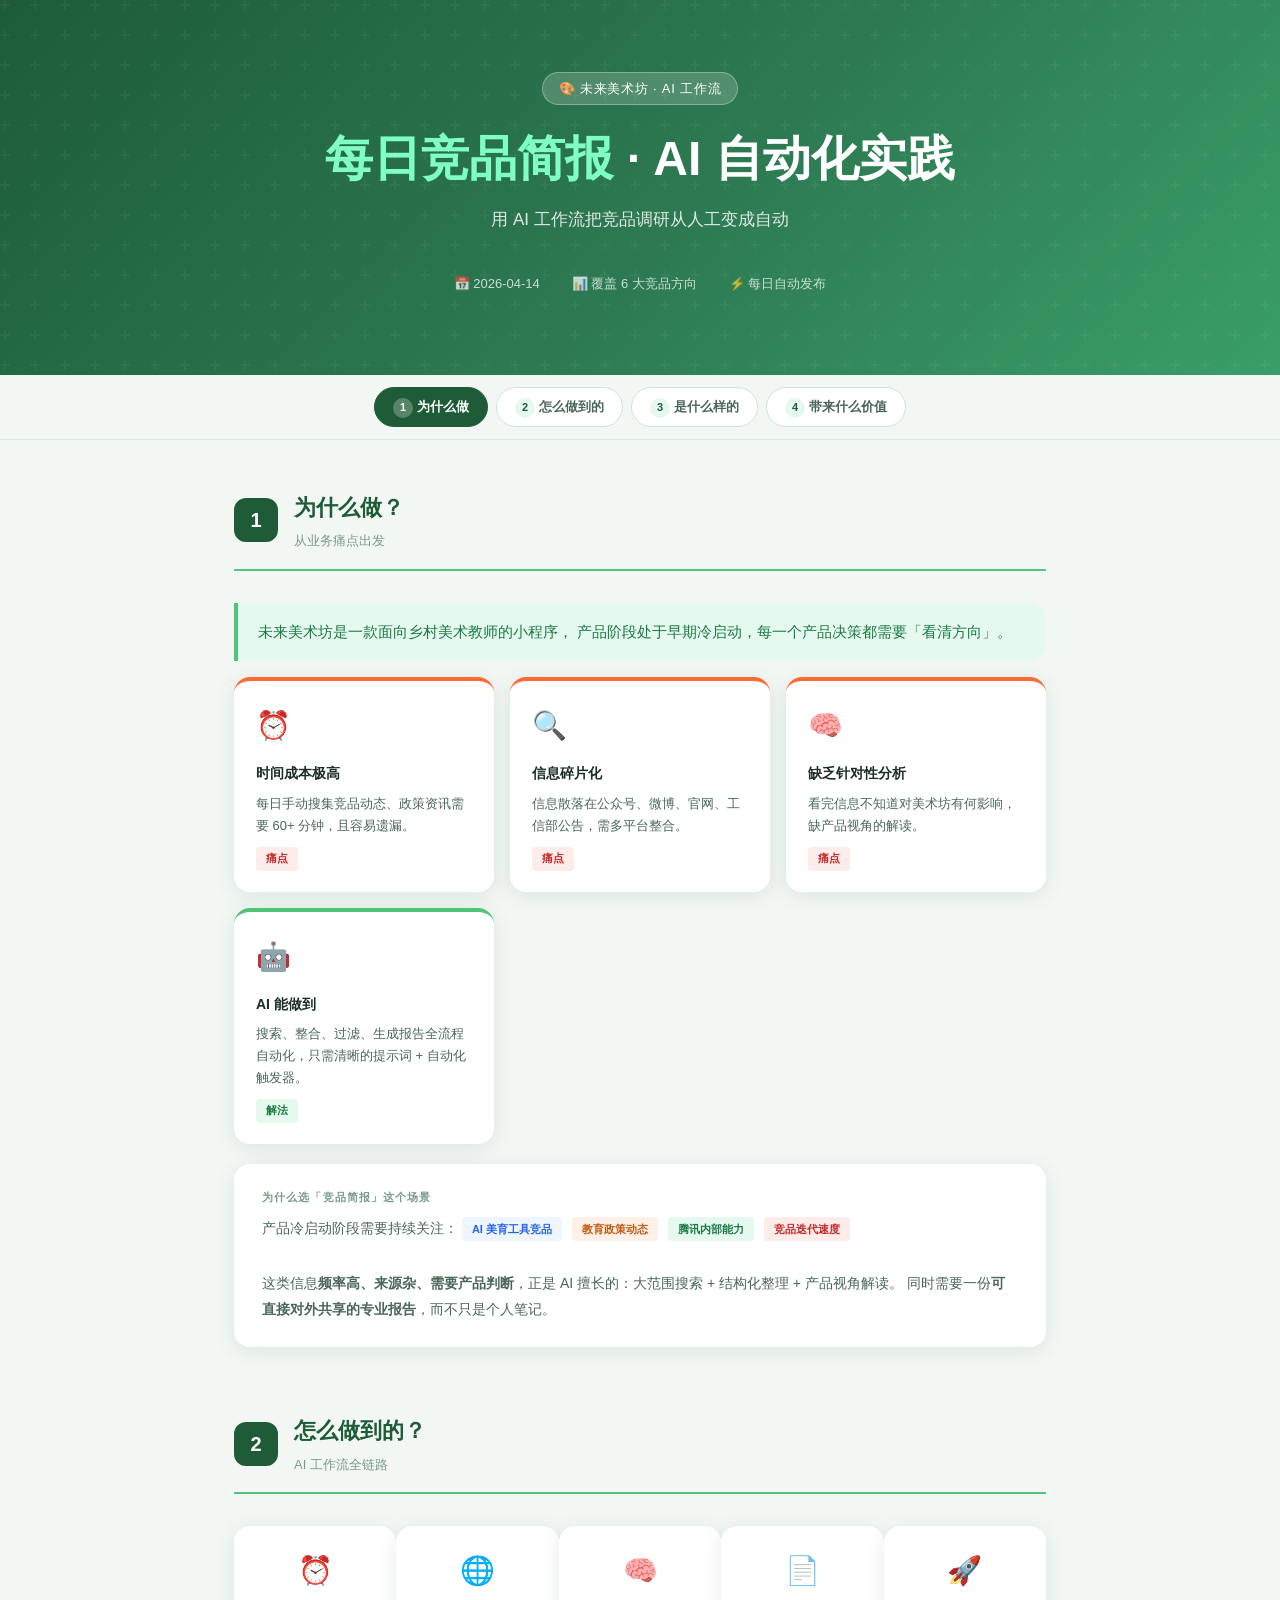
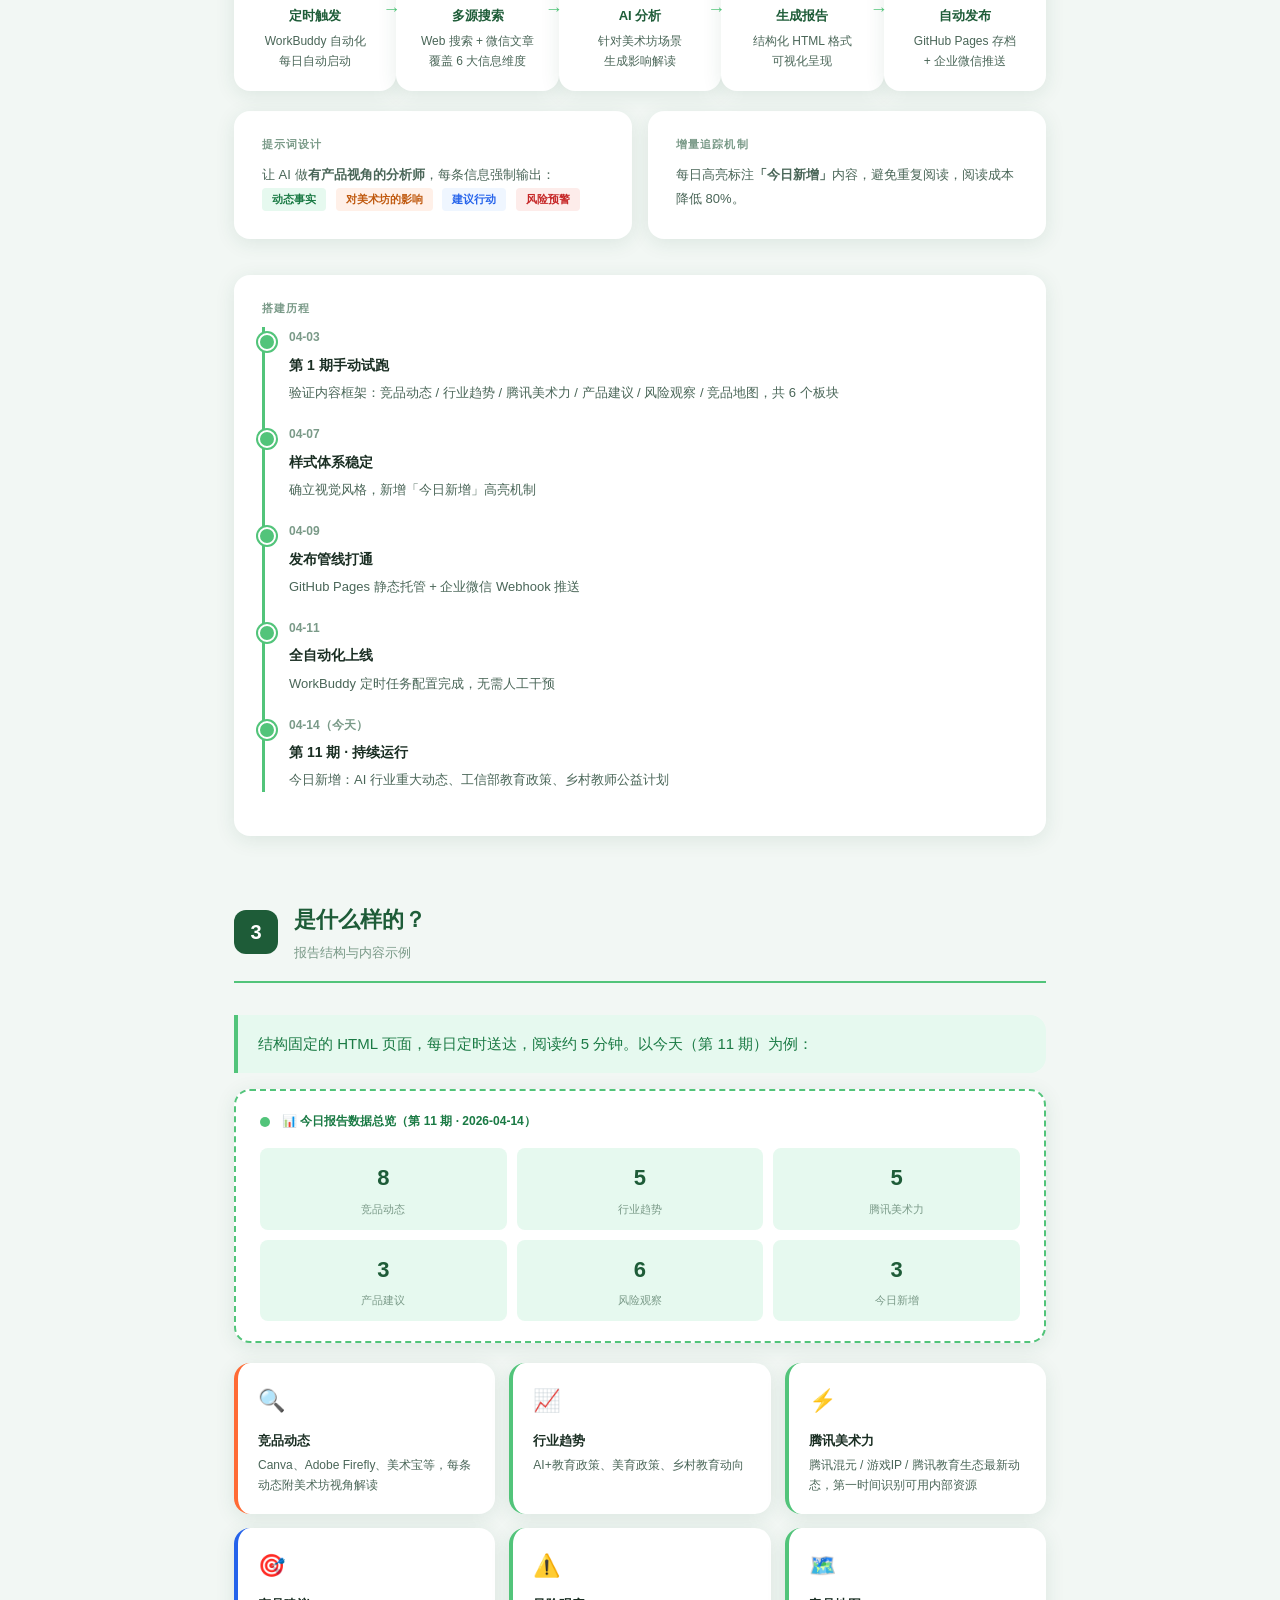
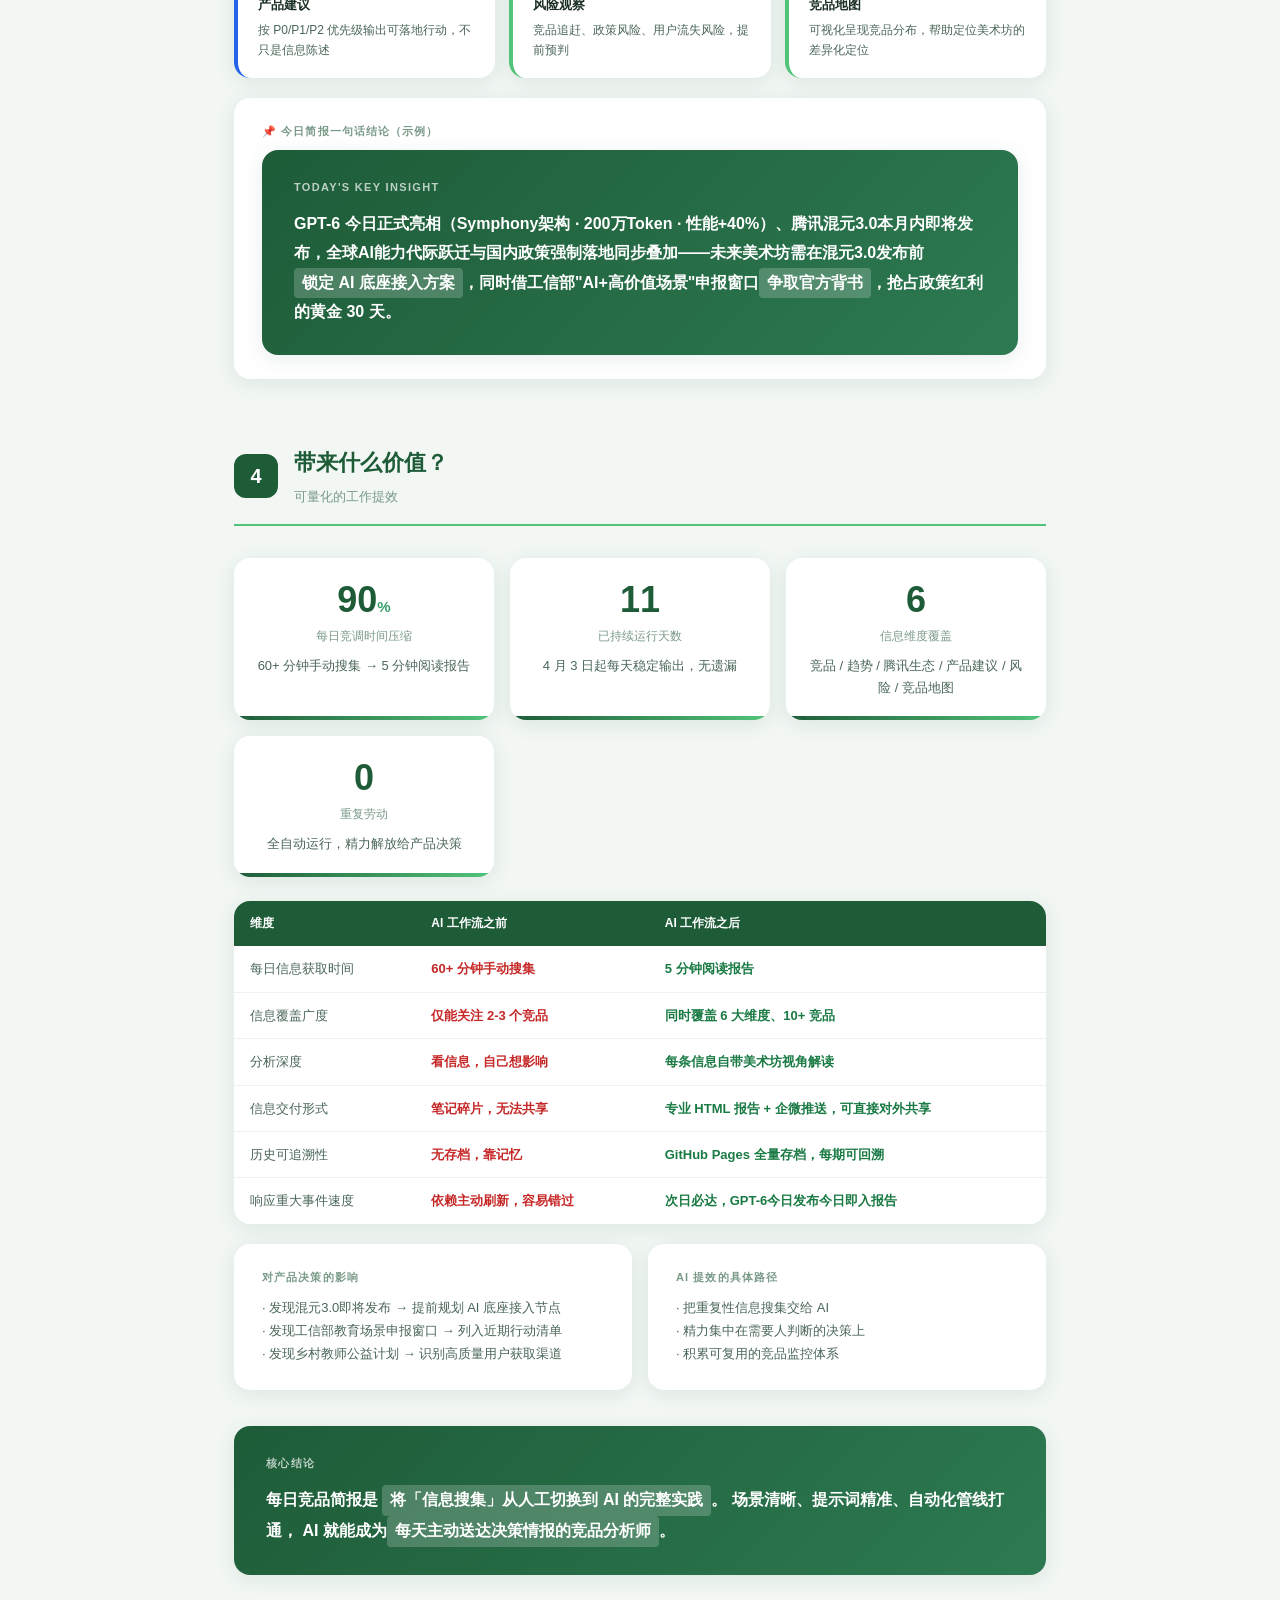
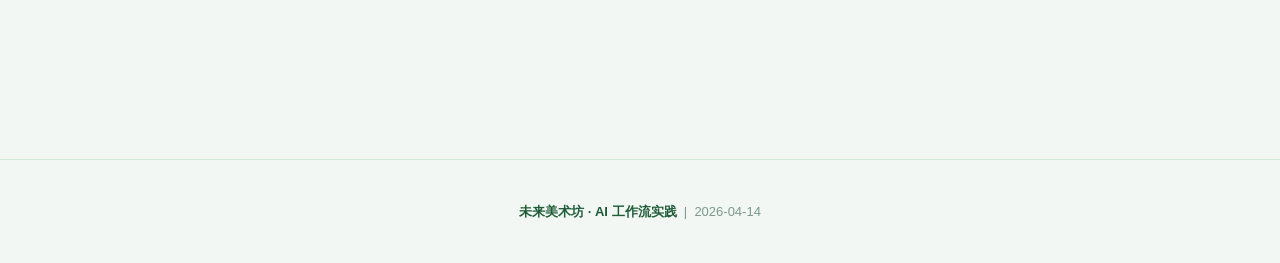
==== art_brief_sharing.html @ c020e127 "Add files via upload" ====
<!DOCTYPE html>
<html lang="zh-CN">
<head>
<meta charset="UTF-8">
<meta name="viewport" content="width=device-width, initial-scale=1.0">
<title>每日竞品简报 · 分享展示 | 未来美术坊 AI 工作流</title>
<style>
  /* ── 基础变量 ── */
  :root {
    --green-dark: #1e5c38;
    --green-mid: #3a9e6a;
    --green-light: #e6f9ef;
    --green-border: #52c47a;
    --green-text: #1a7a44;
    --bg: #f2f7f4;
    --card: #ffffff;
    --text-main: #1a2e23;
    --text-sub: #4a6658;
    --text-muted: #7a9a88;
    --shadow: 0 4px 20px rgba(30,92,56,0.10);
    --radius: 16px;
    --accent: #ff6b35;
    --accent-light: #fff0e8;
    --blue: #2563eb;
    --blue-light: #eff6ff;
  }

  * { box-sizing: border-box; margin: 0; padding: 0; }
  html { scroll-behavior: smooth; }

  body {
    font-family: 'PingFang SC', 'Microsoft YaHei', 'Noto Sans SC', sans-serif;
    background: var(--bg);
    color: var(--text-main);
    line-height: 1.8;
    min-height: 100vh;
  }

  /* ── 进度条 ── */
  .progress-bar {
    position: fixed;
    top: 0; left: 0;
    width: 0%; height: 4px;
    background: linear-gradient(90deg, var(--green-dark), var(--green-border));
    z-index: 9999;
    transition: width .15s;
  }

  /* ── 顶部 HERO ── */
  .hero {
    background: linear-gradient(135deg, var(--green-dark) 0%, #2d7a52 55%, var(--green-mid) 100%);
    color: #fff;
    padding: 72px 48px 80px;
    text-align: center;
    position: relative;
    overflow: hidden;
  }
  .hero::before {
    content: '';
    position: absolute;
    inset: 0;
    background: url("data:image/svg+xml,%3Csvg width='60' height='60' viewBox='0 0 60 60' xmlns='http://www.w3.org/2000/svg'%3E%3Cg fill='none' fill-rule='evenodd'%3E%3Cg fill='%23ffffff' fill-opacity='0.04'%3E%3Cpath d='M36 34v-4h-2v4h-4v2h4v4h2v-4h4v-2h-4zm0-30V0h-2v4h-4v2h4v4h2V6h4V4h-4zM6 34v-4H4v4H0v2h4v4h2v-4h4v-2H6zM6 4V0H4v4H0v2h4v4h2V6h4V4H6z'/%3E%3C/g%3E%3C/g%3E%3C/svg%3E");
  }
  .hero-tag {
    display: inline-block;
    background: rgba(255,255,255,0.18);
    border: 1px solid rgba(255,255,255,0.3);
    border-radius: 20px;
    padding: 4px 16px;
    font-size: 13px;
    letter-spacing: .06em;
    margin-bottom: 24px;
  }
  .hero h1 {
    font-size: clamp(28px, 5vw, 48px);
    font-weight: 800;
    line-height: 1.25;
    margin-bottom: 16px;
  }
  .hero h1 span { color: #7fffc4; }
  .hero p {
    font-size: 17px;
    opacity: .85;
    max-width: 560px;
    margin: 0 auto 36px;
  }
  .hero-meta {
    display: flex;
    justify-content: center;
    gap: 32px;
    flex-wrap: wrap;
    font-size: 13px;
    opacity: .75;
  }
  .hero-meta span { display: flex; align-items: center; gap: 6px; }

  /* ── 导航锚点 ── */
  .nav-pills {
    position: sticky;
    top: 0;
    z-index: 100;
    background: rgba(242,247,244,0.95);
    backdrop-filter: blur(10px);
    border-bottom: 1px solid #d0e8d8;
    padding: 12px 24px;
    display: flex;
    justify-content: center;
    gap: 8px;
    flex-wrap: wrap;
  }
  .nav-pill {
    font-size: 13px;
    font-weight: 600;
    padding: 7px 18px;
    border-radius: 20px;
    text-decoration: none;
    color: var(--text-sub);
    background: #fff;
    border: 1px solid #cce5d8;
    transition: all .2s;
    white-space: nowrap;
  }
  .nav-pill:hover, .nav-pill.active {
    background: var(--green-dark);
    color: #fff;
    border-color: var(--green-dark);
  }
  .nav-pill .num {
    display: inline-flex;
    align-items: center;
    justify-content: center;
    width: 20px; height: 20px;
    background: var(--green-light);
    color: var(--green-dark);
    border-radius: 50%;
    font-size: 11px;
    font-weight: 800;
    margin-right: 4px;
  }
  .nav-pill:hover .num, .nav-pill.active .num {
    background: rgba(255,255,255,0.25);
    color: #fff;
  }

  /* ── 主容器 ── */
  .container { max-width: 860px; margin: 0 auto; padding: 48px 24px 80px; }

  /* ── 章节通用 ── */
  .section {
    margin-bottom: 64px;
    scroll-margin-top: 80px;
  }
  .section-header {
    display: flex;
    align-items: center;
    gap: 16px;
    margin-bottom: 32px;
    padding-bottom: 16px;
    border-bottom: 2px solid var(--green-border);
  }
  .section-num {
    width: 44px; height: 44px;
    background: var(--green-dark);
    color: #fff;
    border-radius: 12px;
    display: flex;
    align-items: center;
    justify-content: center;
    font-size: 20px;
    font-weight: 900;
    flex-shrink: 0;
  }
  .section-title-block h2 {
    font-size: 22px;
    font-weight: 800;
    color: var(--green-dark);
  }
  .section-title-block p {
    font-size: 13px;
    color: var(--text-muted);
    margin-top: 2px;
  }

  /* ── 卡片 ── */
  .card {
    background: var(--card);
    border-radius: var(--radius);
    padding: 24px 28px;
    margin-bottom: 16px;
    box-shadow: var(--shadow);
  }
  .card-label {
    font-size: 11px;
    font-weight: 700;
    letter-spacing: .1em;
    text-transform: uppercase;
    color: var(--text-muted);
    margin-bottom: 8px;
  }

  /* ── 痛点卡片 (为什么) ── */
  .pain-grid {
    display: grid;
    grid-template-columns: repeat(auto-fill, minmax(240px, 1fr));
    gap: 16px;
    margin-bottom: 20px;
  }
  .pain-card {
    background: var(--card);
    border-radius: var(--radius);
    padding: 20px 22px;
    box-shadow: var(--shadow);
    border-top: 4px solid var(--accent);
    position: relative;
  }
  .pain-card.solved { border-top-color: var(--green-border); }
  .pain-icon { font-size: 28px; margin-bottom: 10px; }
  .pain-title { font-size: 14px; font-weight: 700; margin-bottom: 6px; }
  .pain-desc { font-size: 13px; color: var(--text-sub); line-height: 1.7; }
  .pain-tag {
    display: inline-block;
    margin-top: 10px;
    font-size: 11px;
    font-weight: 700;
    padding: 2px 10px;
    border-radius: 4px;
  }
  .tag-problem { background: #fdecea; color: #c62828; }
  .tag-solved { background: var(--green-light); color: var(--green-text); }

  /* ── 流程图 (怎么样) ── */
  .flow {
    display: flex;
    gap: 0;
    align-items: stretch;
    flex-wrap: wrap;
    margin-bottom: 20px;
  }
  .flow-step {
    flex: 1;
    min-width: 150px;
    background: var(--card);
    border-radius: var(--radius);
    padding: 20px 16px;
    box-shadow: var(--shadow);
    text-align: center;
    position: relative;
  }
  .flow-step + .flow-step::before {
    content: '→';
    position: absolute;
    left: -14px;
    top: 50%;
    transform: translateY(-50%);
    font-size: 18px;
    color: var(--green-border);
    font-weight: 700;
  }
  .flow-icon { font-size: 28px; margin-bottom: 8px; }
  .flow-title { font-size: 13px; font-weight: 700; margin-bottom: 4px; color: var(--green-dark); }
  .flow-desc { font-size: 12px; color: var(--text-sub); line-height: 1.65; }

  /* ── 时间轴 ── */
  .timeline { border-left: 3px solid var(--green-border); padding-left: 24px; margin-bottom: 20px; }
  .tl-item { position: relative; margin-bottom: 20px; }
  .tl-item::before {
    content: '';
    position: absolute;
    left: -31px;
    top: 6px;
    width: 14px; height: 14px;
    background: var(--green-border);
    border-radius: 50%;
    border: 2px solid #fff;
    box-shadow: 0 0 0 2px var(--green-border);
  }
  .tl-date { font-size: 12px; color: var(--text-muted); font-weight: 600; margin-bottom: 4px; }
  .tl-title { font-size: 14px; font-weight: 700; margin-bottom: 4px; }
  .tl-desc { font-size: 13px; color: var(--text-sub); line-height: 1.7; }

  /* ── 功能展示 (是什么) ── */
  .feature-grid {
    display: grid;
    grid-template-columns: repeat(auto-fill, minmax(200px, 1fr));
    gap: 14px;
    margin-bottom: 20px;
  }
  .feature-card {
    background: var(--card);
    border-radius: var(--radius);
    padding: 18px 20px;
    box-shadow: var(--shadow);
    border-left: 4px solid var(--green-border);
  }
  .feature-card.accent { border-left-color: var(--accent); }
  .feature-card.blue { border-left-color: var(--blue); }
  .feature-icon { font-size: 22px; margin-bottom: 8px; }
  .feature-title { font-size: 13px; font-weight: 700; margin-bottom: 4px; color: var(--text-main); }
  .feature-desc { font-size: 12px; color: var(--text-sub); line-height: 1.65; }

  /* ── 截图预览区域 ── */
  .report-preview {
    background: var(--card);
    border-radius: var(--radius);
    padding: 20px 24px;
    box-shadow: var(--shadow);
    margin-bottom: 20px;
    border: 2px dashed var(--green-border);
  }
  .preview-header {
    display: flex;
    align-items: center;
    gap: 12px;
    margin-bottom: 16px;
  }
  .preview-dot {
    width: 10px; height: 10px;
    border-radius: 50%;
    background: var(--green-border);
  }
  .preview-label { font-size: 12px; font-weight: 700; color: var(--green-text); }
  .preview-sections {
    display: grid;
    grid-template-columns: repeat(3, 1fr);
    gap: 10px;
  }
  @media(max-width: 500px) { .preview-sections { grid-template-columns: 1fr 1fr; } }
  .preview-section {
    background: var(--green-light);
    border-radius: 8px;
    padding: 10px 12px;
    text-align: center;
  }
  .preview-section .num { font-size: 22px; font-weight: 800; color: var(--green-dark); }
  .preview-section .lbl { font-size: 11px; color: var(--text-muted); margin-top: 2px; }

  /* ── 价值数据 (使用价值) ── */
  .value-grid {
    display: grid;
    grid-template-columns: repeat(auto-fill, minmax(200px, 1fr));
    gap: 16px;
    margin-bottom: 24px;
  }
  .value-card {
    background: var(--card);
    border-radius: var(--radius);
    padding: 22px 20px;
    box-shadow: var(--shadow);
    text-align: center;
    position: relative;
    overflow: hidden;
  }
  .value-card::after {
    content: '';
    position: absolute;
    bottom: 0; left: 0; right: 0;
    height: 4px;
    background: linear-gradient(90deg, var(--green-dark), var(--green-border));
  }
  .value-num {
    font-size: 36px;
    font-weight: 900;
    color: var(--green-dark);
    line-height: 1.1;
  }
  .value-unit { font-size: 15px; font-weight: 700; color: var(--green-mid); }
  .value-label { font-size: 12px; color: var(--text-muted); margin-top: 6px; }
  .value-desc { font-size: 13px; color: var(--text-sub); margin-top: 8px; line-height: 1.65; }

  /* ── 总结卡片 ── */
  .summary-card {
    background: linear-gradient(135deg, var(--green-dark) 0%, #2d7a52 100%);
    color: #fff;
    border-radius: var(--radius);
    padding: 28px 32px;
    box-shadow: var(--shadow);
    margin-bottom: 20px;
  }
  .summary-card .label {
    font-size: 11px;
    font-weight: 700;
    letter-spacing: .12em;
    opacity: .7;
    text-transform: uppercase;
    margin-bottom: 12px;
  }
  .summary-card p { font-size: 16px; font-weight: 600; line-height: 1.8; }
  .summary-card .highlight {
    display: inline-block;
    background: rgba(255,255,255,0.2);
    border-radius: 4px;
    padding: 1px 8px;
  }

  /* ── 引言块 ── */
  .quote {
    border-left: 4px solid var(--green-border);
    background: var(--green-light);
    border-radius: 0 var(--radius) var(--radius) 0;
    padding: 16px 20px;
    margin-bottom: 16px;
    font-size: 15px;
    color: var(--green-text);
    font-weight: 500;
    line-height: 1.75;
  }

  /* ── 对比表 ── */
  .compare-table {
    width: 100%;
    border-collapse: collapse;
    font-size: 13px;
    background: var(--card);
    border-radius: var(--radius);
    overflow: hidden;
    box-shadow: var(--shadow);
    margin-bottom: 20px;
  }
  .compare-table th {
    background: var(--green-dark);
    color: #fff;
    padding: 12px 16px;
    text-align: left;
    font-weight: 700;
    font-size: 12px;
  }
  .compare-table td {
    padding: 11px 16px;
    border-bottom: 1px solid #eef3f0;
    color: var(--text-sub);
  }
  .compare-table tr:last-child td { border-bottom: none; }
  .compare-table tr:hover td { background: var(--green-light); }
  .compare-table .before { color: #c62828; font-weight: 600; }
  .compare-table .after { color: var(--green-text); font-weight: 600; }

  /* ── 标签 ── */
  .badge {
    display: inline-block;
    font-size: 11px;
    font-weight: 700;
    padding: 2px 10px;
    border-radius: 4px;
    margin-right: 6px;
    margin-bottom: 4px;
  }
  .badge-green { background: var(--green-light); color: var(--green-text); }
  .badge-orange { background: #fff0e8; color: #c05a10; }
  .badge-blue { background: var(--blue-light); color: var(--blue); }
  .badge-red { background: #fdecea; color: #c62828; }

  /* ── 双栏 ── */
  .two-col { display: grid; grid-template-columns: 1fr 1fr; gap: 16px; margin-bottom: 20px; }
  @media(max-width: 580px) { .two-col { grid-template-columns: 1fr; } }

  /* ── 结语 ── */
  .footer {
    text-align: center;
    padding: 40px 24px;
    color: var(--text-muted);
    font-size: 13px;
    border-top: 1px solid #d0e8d8;
    margin-top: 40px;
  }
  .footer strong { color: var(--green-dark); }

  /* ── 响应式 ── */
  @media(max-width: 640px) {
    .hero { padding: 48px 24px 56px; }
    .flow { gap: 10px; }
    .flow-step + .flow-step::before { display: none; }
    .container { padding: 32px 16px 60px; }
  }
</style>
</head>
<body>

<!-- 进度条 -->
<div class="progress-bar" id="progressBar"></div>

<!-- HERO -->
<div class="hero">
  <div class="hero-tag">🎨 未来美术坊 · AI 工作流</div>
  <h1><span>每日竞品简报</span> · AI 自动化实践</h1>
  <p>用 AI 工作流把竞品调研从人工变成自动</p>
  <div class="hero-meta">
    <span>📅 2026-04-14</span>
    <span>📊 覆盖 6 大竞品方向</span>
    <span>⚡ 每日自动发布</span>
  </div>
</div>

<!-- 导航 -->
<nav class="nav-pills" id="navPills">
  <a class="nav-pill" href="#why"><span class="num">1</span>为什么做</a>
  <a class="nav-pill" href="#how"><span class="num">2</span>怎么做到的</a>
  <a class="nav-pill" href="#what"><span class="num">3</span>是什么样的</a>
  <a class="nav-pill" href="#value"><span class="num">4</span>带来什么价值</a>
</nav>

<div class="container">

  <!-- ══════════════════════════════════════════
       PART 1 · 为什么做
  ══════════════════════════════════════════ -->
  <section class="section" id="why">
    <div class="section-header">
      <div class="section-num">1</div>
      <div class="section-title-block">
        <h2>为什么做？</h2>
        <p>从业务痛点出发</p>
      </div>
    </div>

    <div class="quote">
      未来美术坊是一款面向乡村美术教师的小程序，
      产品阶段处于早期冷启动，每一个产品决策都需要「看清方向」。
    </div>

    <div class="pain-grid">
      <div class="pain-card">
        <div class="pain-icon">⏰</div>
        <div class="pain-title">时间成本极高</div>
        <div class="pain-desc">每日手动搜集竞品动态、政策资讯需要 60+ 分钟，且容易遗漏。</div>
        <div class="pain-tag tag-problem">痛点</div>
      </div>
      <div class="pain-card">
        <div class="pain-icon">🔍</div>
        <div class="pain-title">信息碎片化</div>
        <div class="pain-desc">信息散落在公众号、微博、官网、工信部公告，需多平台整合。</div>
        <div class="pain-tag tag-problem">痛点</div>
      </div>
      <div class="pain-card">
        <div class="pain-icon">🧠</div>
        <div class="pain-title">缺乏针对性分析</div>
        <div class="pain-desc">看完信息不知道对美术坊有何影响，缺产品视角的解读。</div>
        <div class="pain-tag tag-problem">痛点</div>
      </div>
      <div class="pain-card solved">
        <div class="pain-icon">🤖</div>
        <div class="pain-title">AI 能做到</div>
        <div class="pain-desc">搜索、整合、过滤、生成报告全流程自动化，只需清晰的提示词 + 自动化触发器。</div>
        <div class="pain-tag tag-solved">解法</div>
      </div>
    </div>

    <div class="card">
      <div class="card-label">为什么选「竞品简报」这个场景</div>
      <p style="font-size:14px;color:var(--text-sub);line-height:1.85;">
        产品冷启动阶段需要持续关注：
        <span class="badge badge-blue">AI 美育工具竞品</span>
        <span class="badge badge-orange">教育政策动态</span>
        <span class="badge badge-green">腾讯内部能力</span>
        <span class="badge badge-red">竞品迭代速度</span>
        <br><br>
        这类信息<strong>频率高、来源杂、需要产品判断</strong>，正是 AI 擅长的：大范围搜索 + 结构化整理 + 产品视角解读。
        同时需要一份<strong>可直接对外共享的专业报告</strong>，而不只是个人笔记。
      </p>
    </div>
  </section>

  <!-- ══════════════════════════════════════════
       PART 2 · 怎么样
  ══════════════════════════════════════════ -->
  <section class="section" id="how">
    <div class="section-header">
      <div class="section-num">2</div>
      <div class="section-title-block">
        <h2>怎么做到的？</h2>
        <p>AI 工作流全链路</p>
      </div>
    </div>

    <div class="flow">
      <div class="flow-step">
        <div class="flow-icon">⏰</div>
        <div class="flow-title">定时触发</div>
        <div class="flow-desc">WorkBuddy 自动化<br>每日自动启动</div>
      </div>
      <div class="flow-step">
        <div class="flow-icon">🌐</div>
        <div class="flow-title">多源搜索</div>
        <div class="flow-desc">Web 搜索 + 微信文章<br>覆盖 6 大信息维度</div>
      </div>
      <div class="flow-step">
        <div class="flow-icon">🧠</div>
        <div class="flow-title">AI 分析</div>
        <div class="flow-desc">针对美术坊场景<br>生成影响解读</div>
      </div>
      <div class="flow-step">
        <div class="flow-icon">📄</div>
        <div class="flow-title">生成报告</div>
        <div class="flow-desc">结构化 HTML 格式<br>可视化呈现</div>
      </div>
      <div class="flow-step">
        <div class="flow-icon">🚀</div>
        <div class="flow-title">自动发布</div>
        <div class="flow-desc">GitHub Pages 存档<br>+ 企业微信推送</div>
      </div>
    </div>

    <div class="two-col">
      <div class="card">
        <div class="card-label">提示词设计</div>
        <p style="font-size:13px;color:var(--text-sub);line-height:1.8;">
          让 AI 做<strong>有产品视角的分析师</strong>，每条信息强制输出：
          <span class="badge badge-green">动态事实</span>
          <span class="badge badge-orange">对美术坊的影响</span>
          <span class="badge badge-blue">建议行动</span>
          <span class="badge badge-red">风险预警</span>
        </p>
      </div>
      <div class="card">
        <div class="card-label">增量追踪机制</div>
        <p style="font-size:13px;color:var(--text-sub);line-height:1.8;">
          每日高亮标注<strong>「今日新增」</strong>内容，避免重复阅读，阅读成本降低 80%。
        </p>
      </div>
    </div>

    <div class="card">
      <div class="card-label">搭建历程</div>
      <div class="timeline">
        <div class="tl-item">
          <div class="tl-date">04-03</div>
          <div class="tl-title">第 1 期手动试跑</div>
          <div class="tl-desc">验证内容框架：竞品动态 / 行业趋势 / 腾讯美术力 / 产品建议 / 风险观察 / 竞品地图，共 6 个板块</div>
        </div>
        <div class="tl-item">
          <div class="tl-date">04-07</div>
          <div class="tl-title">样式体系稳定</div>
          <div class="tl-desc">确立视觉风格，新增「今日新增」高亮机制</div>
        </div>
        <div class="tl-item">
          <div class="tl-date">04-09</div>
          <div class="tl-title">发布管线打通</div>
          <div class="tl-desc">GitHub Pages 静态托管 + 企业微信 Webhook 推送</div>
        </div>
        <div class="tl-item">
          <div class="tl-date">04-11</div>
          <div class="tl-title">全自动化上线</div>
          <div class="tl-desc">WorkBuddy 定时任务配置完成，无需人工干预</div>
        </div>
        <div class="tl-item">
          <div class="tl-date">04-14（今天）</div>
          <div class="tl-title">第 11 期 · 持续运行</div>
          <div class="tl-desc">今日新增：AI 行业重大动态、工信部教育政策、乡村教师公益计划</div>
        </div>
      </div>
    </div>
  </section>

  <!-- ══════════════════════════════════════════
       PART 3 · 是什么
  ══════════════════════════════════════════ -->
  <section class="section" id="what">
    <div class="section-header">
      <div class="section-num">3</div>
      <div class="section-title-block">
        <h2>是什么样的？</h2>
        <p>报告结构与内容示例</p>
      </div>
    </div>

    <div class="quote">
      结构固定的 HTML 页面，每日定时送达，阅读约 5 分钟。以今天（第 11 期）为例：
    </div>

    <div class="report-preview">
      <div class="preview-header">
        <div class="preview-dot"></div>
        <div class="preview-label">📊 今日报告数据总览（第 11 期 · 2026-04-14）</div>
      </div>
      <div class="preview-sections">
        <div class="preview-section">
          <div class="num">8</div>
          <div class="lbl">竞品动态</div>
        </div>
        <div class="preview-section">
          <div class="num">5</div>
          <div class="lbl">行业趋势</div>
        </div>
        <div class="preview-section">
          <div class="num">5</div>
          <div class="lbl">腾讯美术力</div>
        </div>
        <div class="preview-section">
          <div class="num">3</div>
          <div class="lbl">产品建议</div>
        </div>
        <div class="preview-section">
          <div class="num">6</div>
          <div class="lbl">风险观察</div>
        </div>
        <div class="preview-section">
          <div class="num">3</div>
          <div class="lbl">今日新增</div>
        </div>
      </div>
    </div>

    <div class="feature-grid">
      <div class="feature-card accent">
        <div class="feature-icon">🔍</div>
        <div class="feature-title">竞品动态</div>
        <div class="feature-desc">Canva、Adobe Firefly、美术宝等，每条动态附美术坊视角解读</div>
      </div>
      <div class="feature-card">
        <div class="feature-icon">📈</div>
        <div class="feature-title">行业趋势</div>
        <div class="feature-desc">AI+教育政策、美育政策、乡村教育动向</div>
      </div>
      <div class="feature-card">
        <div class="feature-icon">⚡</div>
        <div class="feature-title">腾讯美术力</div>
        <div class="feature-desc">腾讯混元 / 游戏IP / 腾讯教育生态最新动态，第一时间识别可用内部资源</div>
      </div>
      <div class="feature-card blue">
        <div class="feature-icon">🎯</div>
        <div class="feature-title">产品建议</div>
        <div class="feature-desc">按 P0/P1/P2 优先级输出可落地行动，不只是信息陈述</div>
      </div>
      <div class="feature-card">
        <div class="feature-icon">⚠️</div>
        <div class="feature-title">风险观察</div>
        <div class="feature-desc">竞品追赶、政策风险、用户流失风险，提前预判</div>
      </div>
      <div class="feature-card">
        <div class="feature-icon">🗺️</div>
        <div class="feature-title">竞品地图</div>
        <div class="feature-desc">可视化呈现竞品分布，帮助定位美术坊的差异化定位</div>
      </div>
    </div>

    <div class="card">
      <div class="card-label">📌 今日简报一句话结论（示例）</div>
      <div class="summary-card" style="margin-bottom:0;">
        <div class="label">TODAY'S KEY INSIGHT</div>
        <p>GPT-6 今日正式亮相（Symphony架构 · 200万Token · 性能+40%）、腾讯混元3.0本月内即将发布，全球AI能力代际跃迁与国内政策强制落地同步叠加——未来美术坊需在混元3.0发布前<span class="highlight">锁定 AI 底座接入方案</span>，同时借工信部"AI+高价值场景"申报窗口<span class="highlight">争取官方背书</span>，抢占政策红利的黄金 30 天。</p>
      </div>
    </div>
  </section>

  <!-- ══════════════════════════════════════════
       PART 4 · 使用价值
  ══════════════════════════════════════════ -->
  <section class="section" id="value">
    <div class="section-header">
      <div class="section-num">4</div>
      <div class="section-title-block">
        <h2>带来什么价值？</h2>
        <p>可量化的工作提效</p>
      </div>
    </div>

    <div class="value-grid">
      <div class="value-card">
        <div class="value-num">90<span class="value-unit">%</span></div>
        <div class="value-label">每日竞调时间压缩</div>
        <div class="value-desc">60+ 分钟手动搜集 → 5 分钟阅读报告</div>
      </div>
      <div class="value-card">
        <div class="value-num">11</div>
        <div class="value-label">已持续运行天数</div>
        <div class="value-desc">4 月 3 日起每天稳定输出，无遗漏</div>
      </div>
      <div class="value-card">
        <div class="value-num">6</div>
        <div class="value-label">信息维度覆盖</div>
        <div class="value-desc">竞品 / 趋势 / 腾讯生态 / 产品建议 / 风险 / 竞品地图</div>
      </div>
      <div class="value-card">
        <div class="value-num">0</div>
        <div class="value-label">重复劳动</div>
        <div class="value-desc">全自动运行，精力解放给产品决策</div>
      </div>
    </div>

    <table class="compare-table">
      <thead>
        <tr>
          <th>维度</th>
          <th>AI 工作流之前</th>
          <th>AI 工作流之后</th>
        </tr>
      </thead>
      <tbody>
        <tr>
          <td>每日信息获取时间</td>
          <td class="before">60+ 分钟手动搜集</td>
          <td class="after">5 分钟阅读报告</td>
        </tr>
        <tr>
          <td>信息覆盖广度</td>
          <td class="before">仅能关注 2-3 个竞品</td>
          <td class="after">同时覆盖 6 大维度、10+ 竞品</td>
        </tr>
        <tr>
          <td>分析深度</td>
          <td class="before">看信息，自己想影响</td>
          <td class="after">每条信息自带美术坊视角解读</td>
        </tr>
        <tr>
          <td>信息交付形式</td>
          <td class="before">笔记碎片，无法共享</td>
          <td class="after">专业 HTML 报告 + 企微推送，可直接对外共享</td>
        </tr>
        <tr>
          <td>历史可追溯性</td>
          <td class="before">无存档，靠记忆</td>
          <td class="after">GitHub Pages 全量存档，每期可回溯</td>
        </tr>
        <tr>
          <td>响应重大事件速度</td>
          <td class="before">依赖主动刷新，容易错过</td>
          <td class="after">次日必达，GPT-6今日发布今日即入报告</td>
        </tr>
      </tbody>
    </table>

    <div class="two-col">
      <div class="card">
        <div class="card-label">对产品决策的影响</div>
        <p style="font-size:13px;color:var(--text-sub);line-height:1.8;">
          · 发现混元3.0即将发布 → 提前规划 AI 底座接入节点<br>
          · 发现工信部教育场景申报窗口 → 列入近期行动清单<br>
          · 发现乡村教师公益计划 → 识别高质量用户获取渠道
        </p>
      </div>
      <div class="card">
        <div class="card-label">AI 提效的具体路径</div>
        <p style="font-size:13px;color:var(--text-sub);line-height:1.8;">
          · 把重复性信息搜集交给 AI<br>
          · 精力集中在需要人判断的决策上<br>
          · 积累可复用的竞品监控体系
        </p>
      </div>
    </div>

    <div class="summary-card">
      <div class="label">核心结论</div>
      <p>
        每日竞品简报是
        <span class="highlight">将「信息搜集」从人工切换到 AI 的完整实践</span>。
        场景清晰、提示词精准、自动化管线打通，
        AI 就能成为<span class="highlight">每天主动送达决策情报的竞品分析师</span>。
      </p>
    </div>
  </section>

</div>

<!-- Footer -->
<div class="footer">
  <strong>未来美术坊 · AI 工作流实践</strong> &nbsp;|&nbsp; 2026-04-14
</div>

<!-- 进度条逻辑 + 导航高亮 -->
<script>
  // 进度条
  window.addEventListener('scroll', () => {
    const doc = document.documentElement;
    const progress = (doc.scrollTop || document.body.scrollTop) /
      ((doc.scrollHeight || document.body.scrollHeight) - doc.clientHeight) * 100;
    document.getElementById('progressBar').style.width = progress + '%';
  });

  // 导航高亮
  const sections = document.querySelectorAll('section.section');
  const pills = document.querySelectorAll('.nav-pill');
  const observer = new IntersectionObserver((entries) => {
    entries.forEach(entry => {
      if (entry.isIntersecting) {
        const id = entry.target.id;
        pills.forEach(p => {
          p.classList.toggle('active', p.getAttribute('href') === '#' + id);
        });
      }
    });
  }, { threshold: 0.4, rootMargin: '-80px 0px 0px 0px' });
  sections.forEach(s => observer.observe(s));
</script>

</body>
</html>
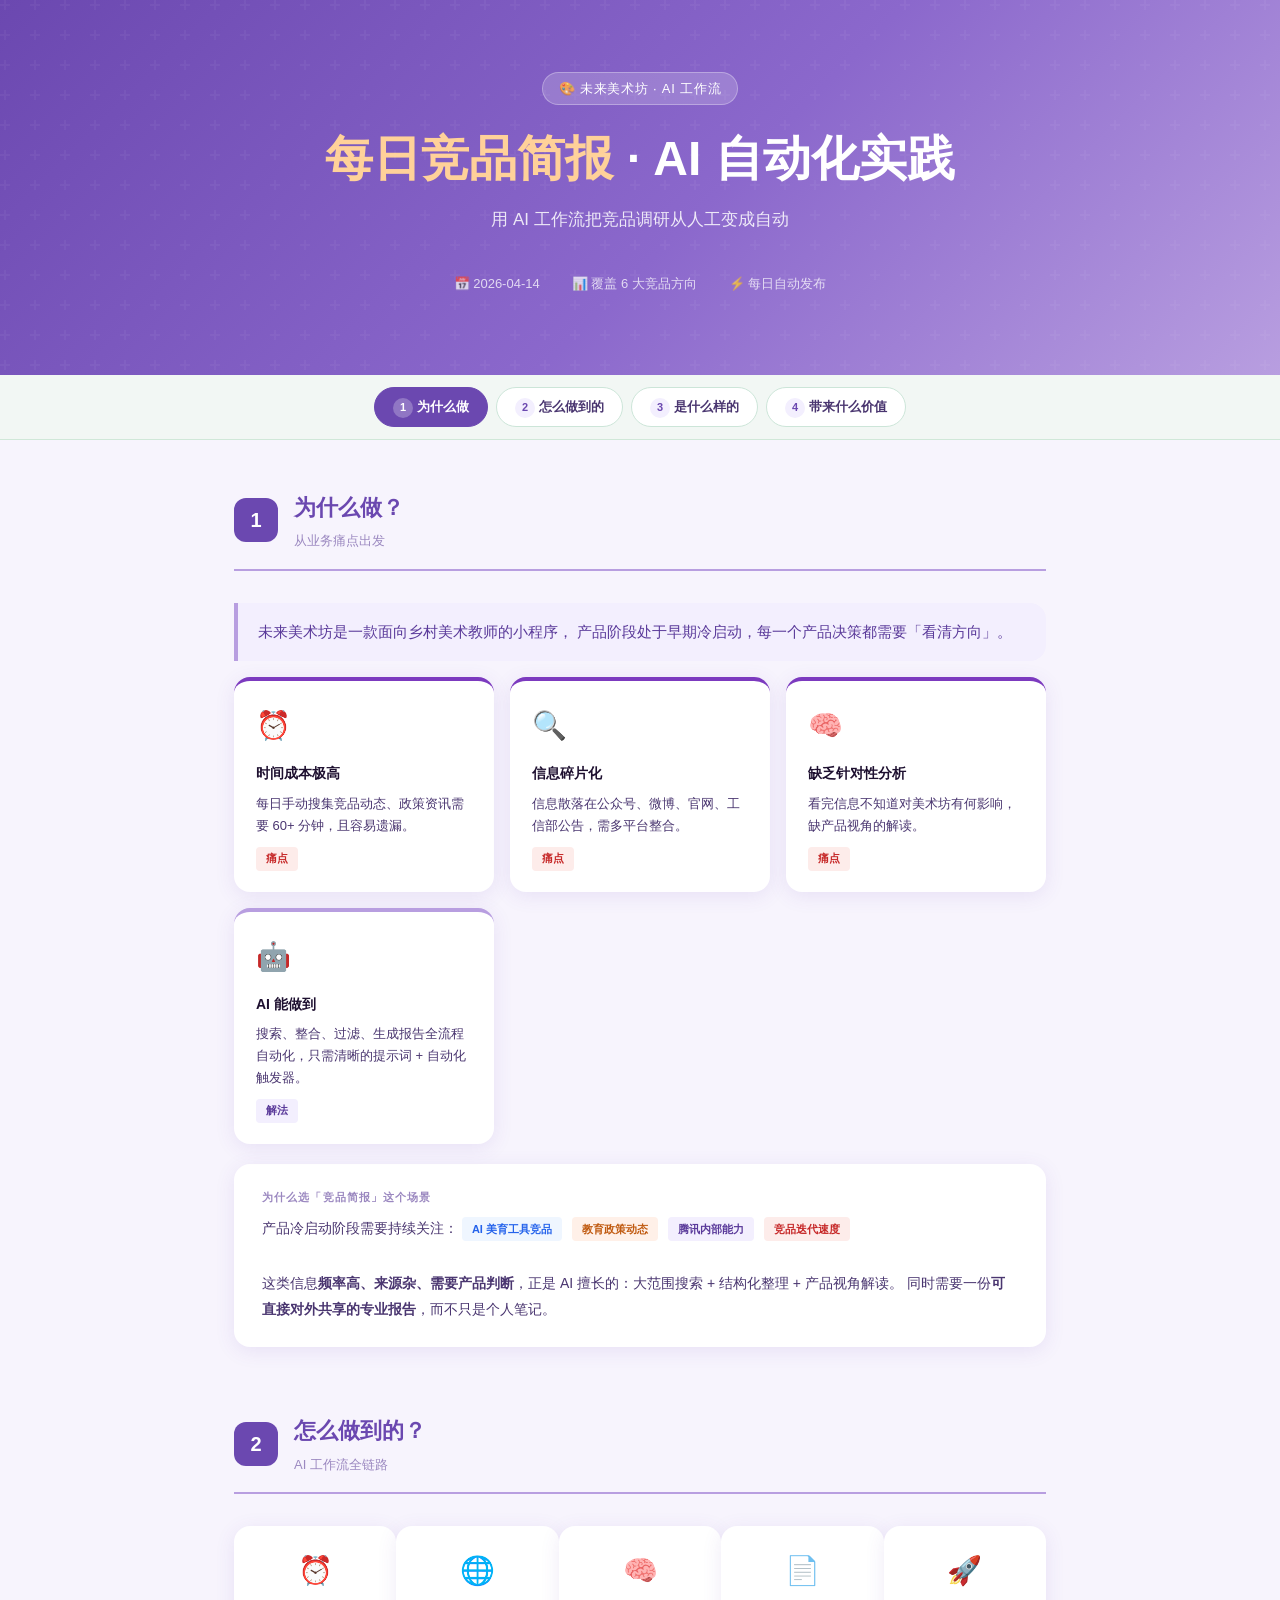
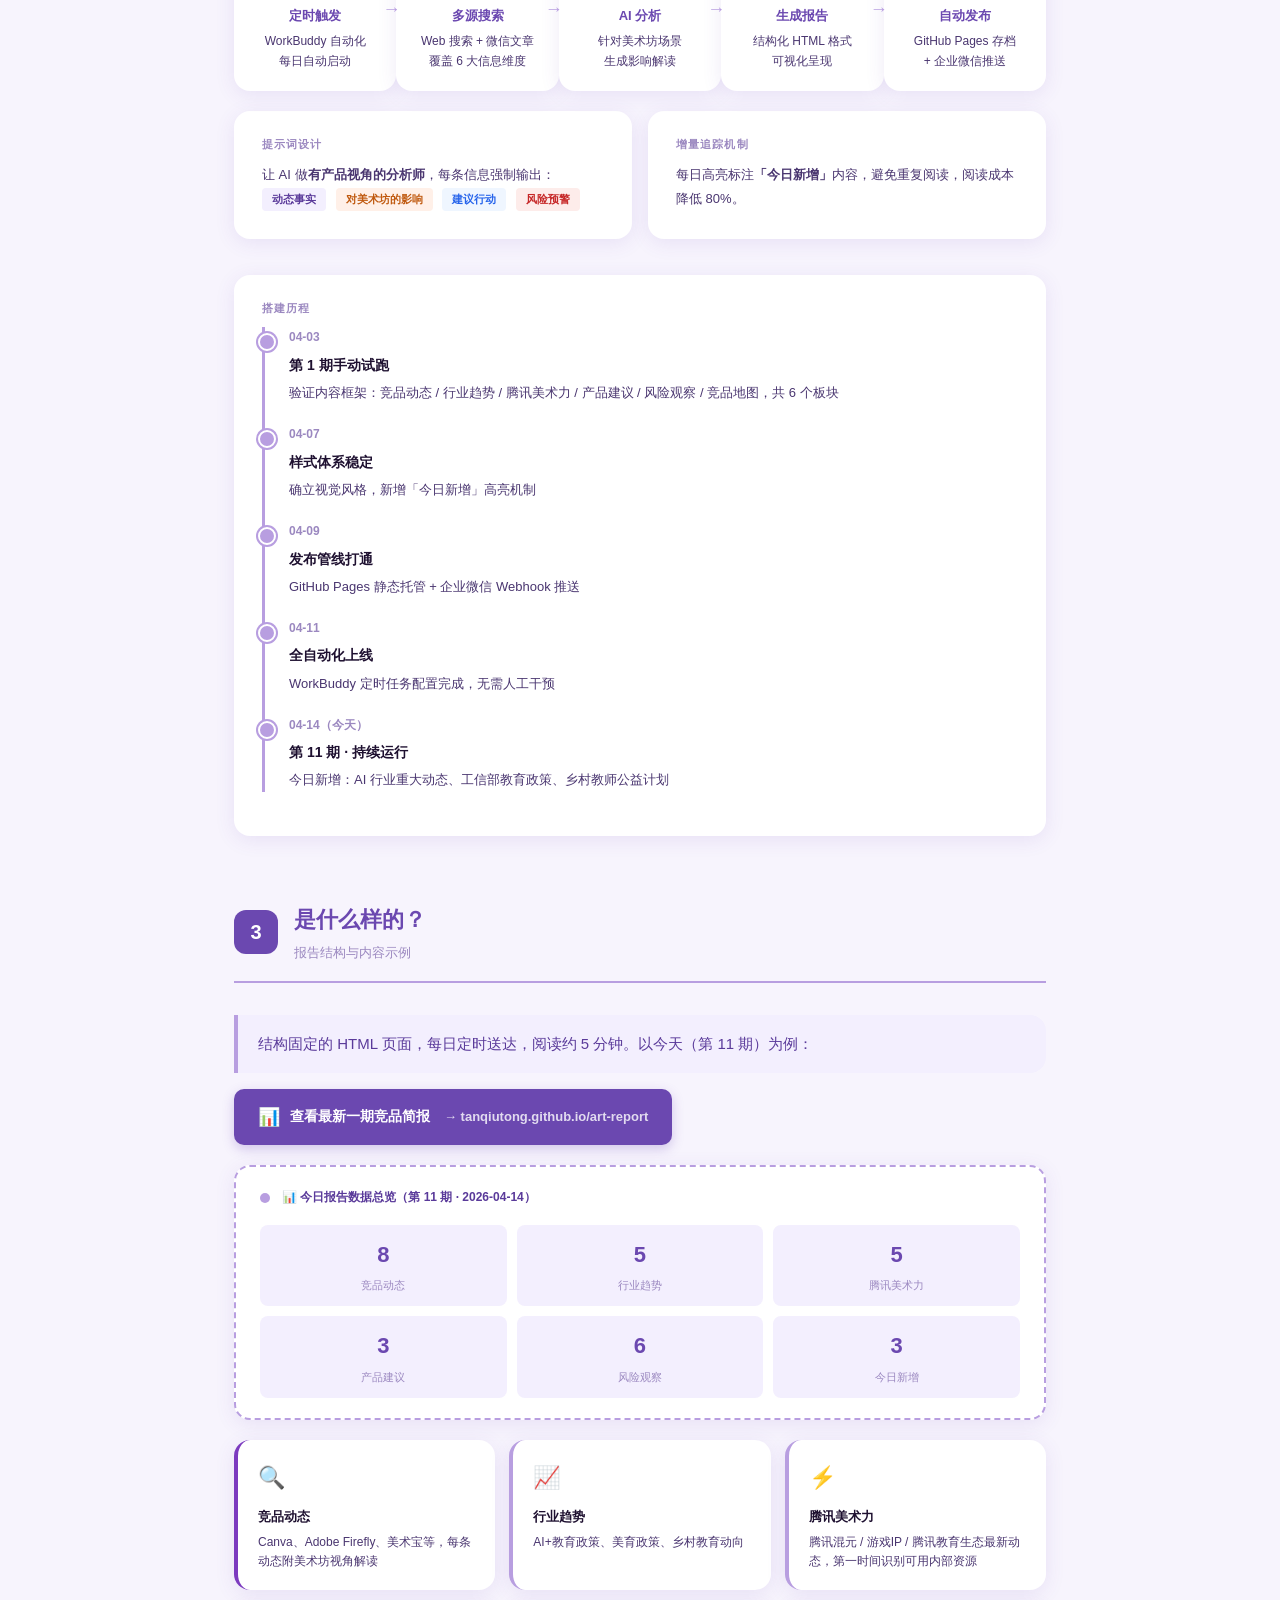
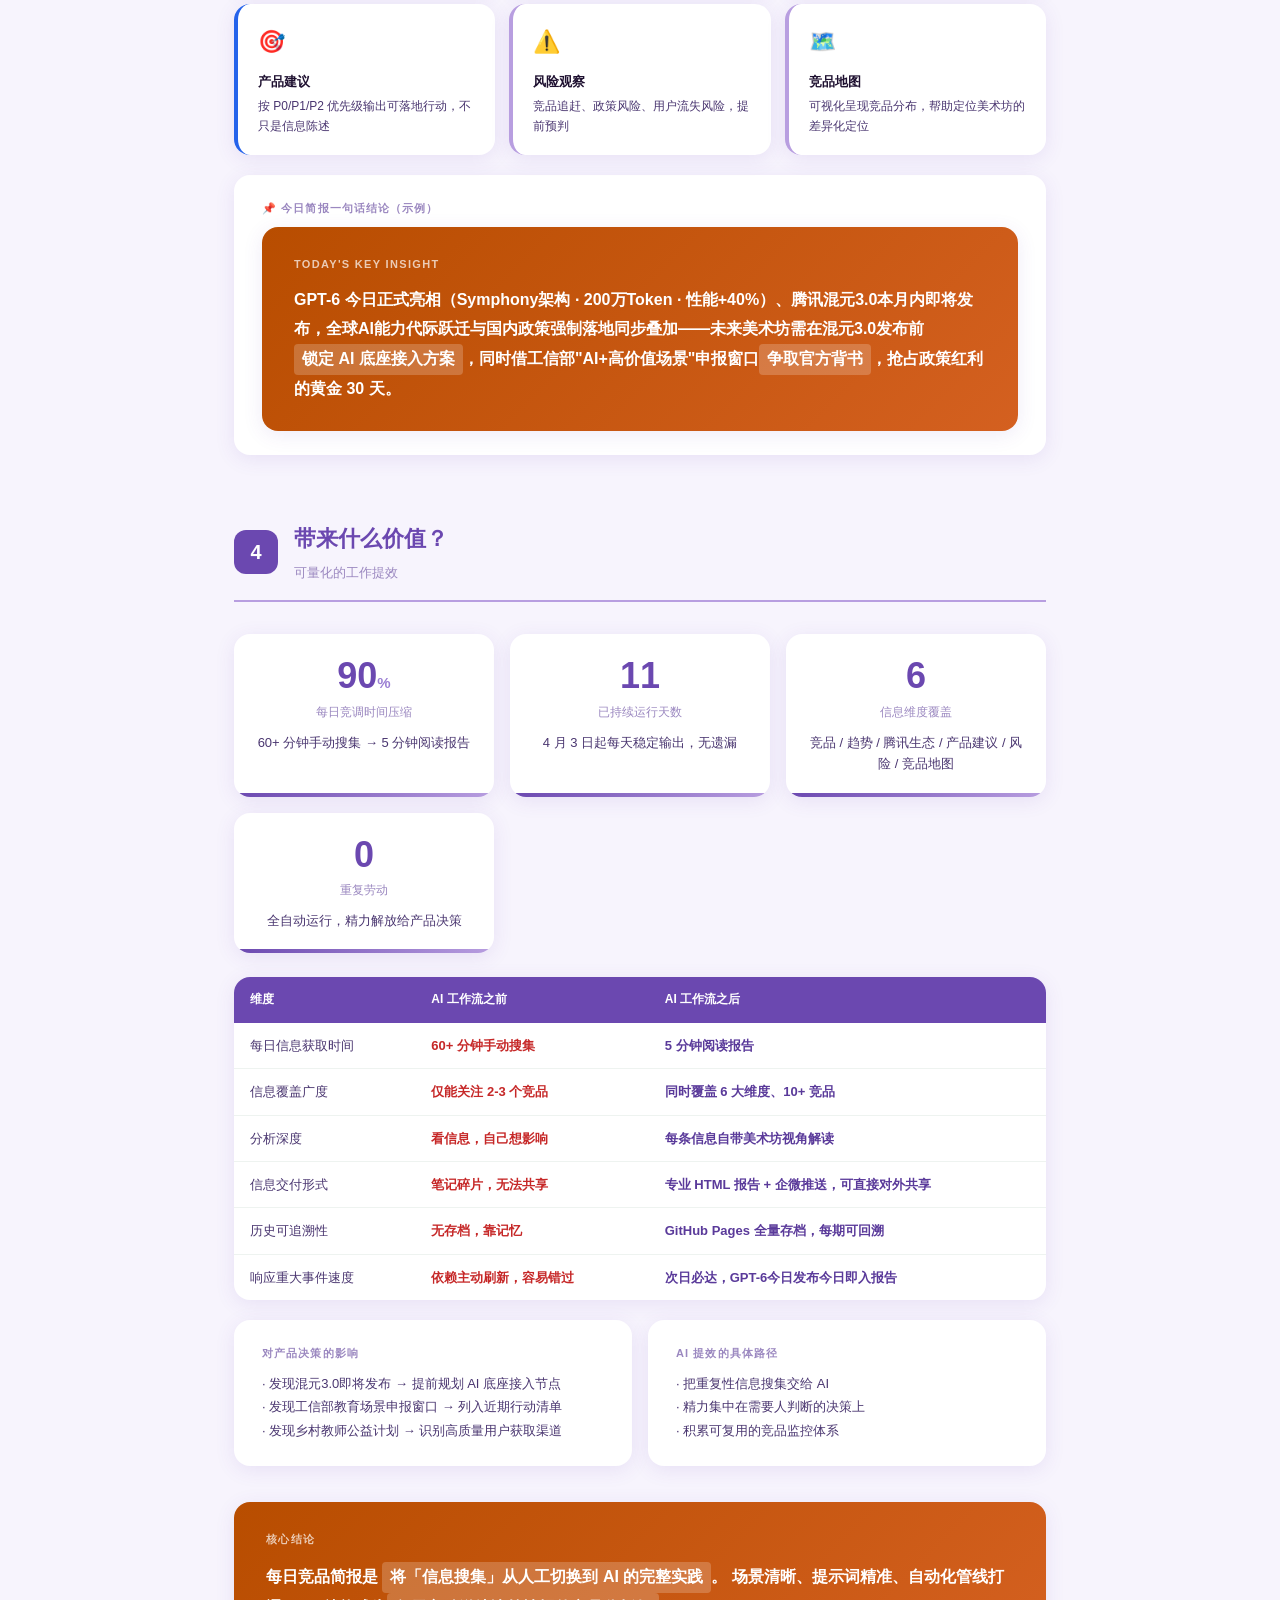
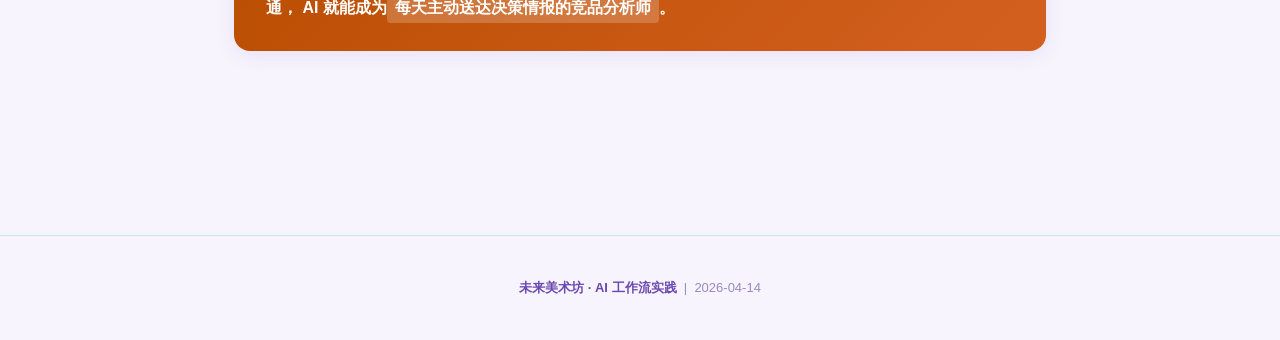
==== commit 13cf62e0: "Add files via upload" ====
--- a/art_brief_sharing.html
+++ b/art_brief_sharing.html
@@ -7,20 +7,20 @@
 <style>
   /* ── 基础变量 ── */
   :root {
-    --green-dark: #1e5c38;
-    --green-mid: #3a9e6a;
-    --green-light: #e6f9ef;
-    --green-border: #52c47a;
-    --green-text: #1a7a44;
-    --bg: #f2f7f4;
+    --green-dark: #6b48b0;
+    --green-mid: #9b7fd4;
+    --green-light: #f3effe;
+    --green-border: #b89ee0;
+    --green-text: #5a3a9a;
+    --bg: #f7f4fd;
     --card: #ffffff;
-    --text-main: #1a2e23;
-    --text-sub: #4a6658;
-    --text-muted: #7a9a88;
-    --shadow: 0 4px 20px rgba(30,92,56,0.10);
+    --text-main: #1e1030;
+    --text-sub: #4a3670;
+    --text-muted: #9b88c0;
+    --shadow: 0 4px 20px rgba(100,60,180,0.10);
     --radius: 16px;
-    --accent: #ff6b35;
-    --accent-light: #fff0e8;
+    --accent: #7c3abf;
+    --accent-light: #f3effe;
     --blue: #2563eb;
     --blue-light: #eff6ff;
   }
@@ -48,7 +48,7 @@
 
   /* ── 顶部 HERO ── */
   .hero {
-    background: linear-gradient(135deg, var(--green-dark) 0%, #2d7a52 55%, var(--green-mid) 100%);
+    background: linear-gradient(135deg, #6b48b0 0%, #8b68cc 55%, #b89ee0 100%);
     color: #fff;
     padding: 72px 48px 80px;
     text-align: center;
@@ -77,7 +77,7 @@
     line-height: 1.25;
     margin-bottom: 16px;
   }
-  .hero h1 span { color: #7fffc4; }
+  .hero h1 span { color: #ffd199; }
   .hero p {
     font-size: 17px;
     opacity: .85;
@@ -369,7 +369,7 @@
 
   /* ── 总结卡片 ── */
   .summary-card {
-    background: linear-gradient(135deg, var(--green-dark) 0%, #2d7a52 100%);
+    background: linear-gradient(135deg, #b84d00 0%, #d46020 100%);
     color: #fff;
     border-radius: var(--radius);
     padding: 28px 32px;
@@ -664,6 +664,16 @@
 
     <div class="quote">
       结构固定的 HTML 页面，每日定时送达，阅读约 5 分钟。以今天（第 11 期）为例：
+    </div>
+
+    <div style="margin-bottom:20px;">
+      <a href="https://tanqiutong.github.io/art-report/" target="_blank"
+        style="display:inline-flex;align-items:center;gap:10px;background:var(--green-dark);color:#fff;text-decoration:none;padding:12px 24px;border-radius:10px;font-size:14px;font-weight:700;box-shadow:0 4px 12px rgba(100,60,180,0.25);transition:opacity .2s;"
+        onmouseover="this.style.opacity='.85'" onmouseout="this.style.opacity='1'">
+        <span style="font-size:18px;">📊</span>
+        查看最新一期竞品简报
+        <span style="font-size:13px;opacity:.8;margin-left:4px;">→ tanqiutong.github.io/art-report</span>
+      </a>
     </div>
 
     <div class="report-preview">
